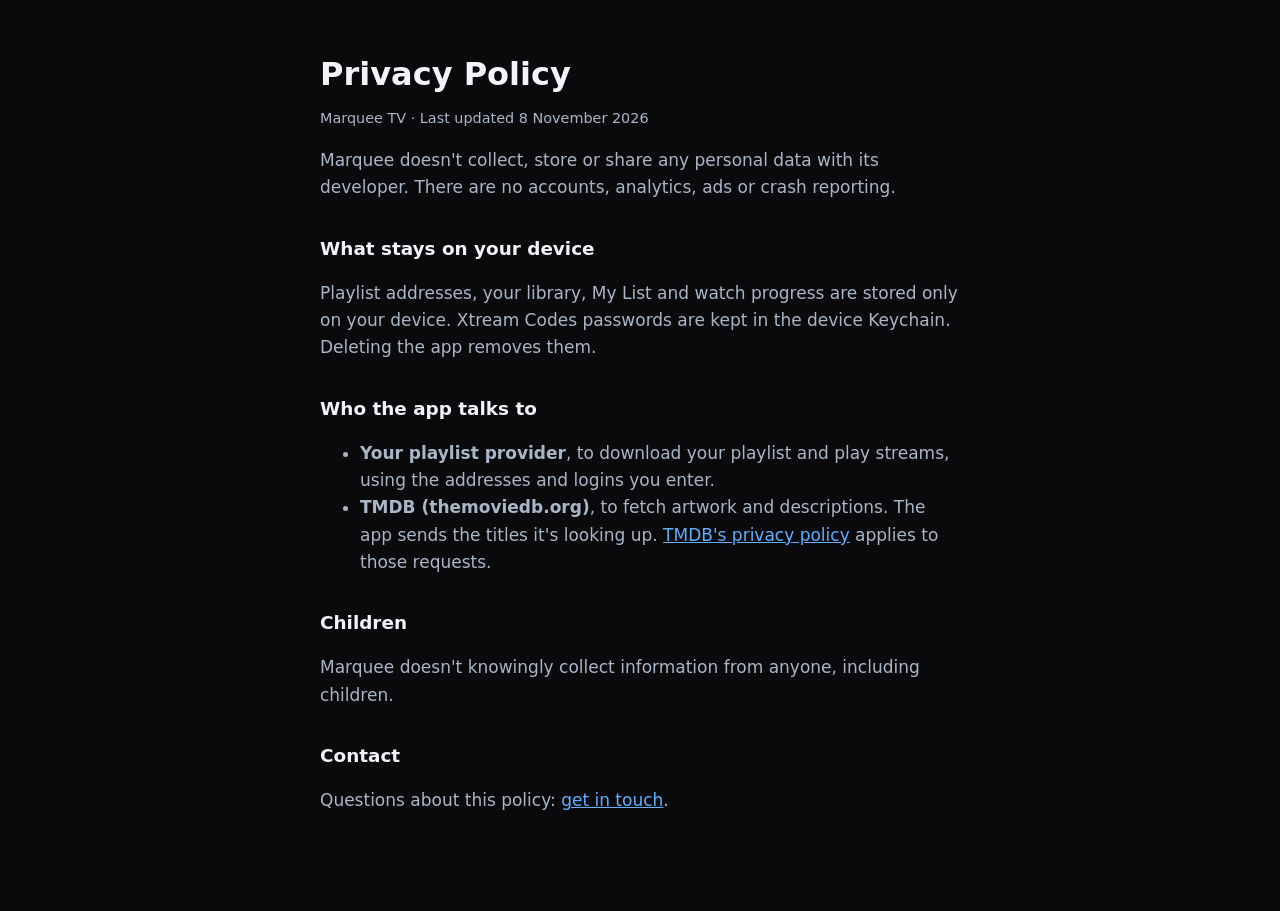
==== privacy.html @ 20fdc761 "Support and privacy pages for Marquee TV Co-Authored-By: Claude Opus 5.5 <noreply@anthropic.com>" ====
<!doctype html>
<html lang="en-GB">
<head>
<meta charset="utf-8">
<meta name="viewport" content="width=device-width, initial-scale=1">
<title>Marquee Privacy Policy</title>
<link rel="stylesheet" href="style.css">
</head>
<body>
<main>
<h1>Privacy Policy</h1>
<p class="updated">Marquee TV · Last updated 8 November 2026</p>

<p>Marquee doesn't collect, store or share any personal data with its developer. There are no accounts, analytics, ads or crash reporting.</p>

<h2>What stays on your device</h2>
<p>Playlist addresses, your library, My List and watch progress are stored only on your device. Xtream Codes passwords are kept in the device Keychain. Deleting the app removes them.</p>

<h2>Who the app talks to</h2>
<ul>
<li><strong>Your playlist provider</strong>, to download your playlist and play streams, using the addresses and logins you enter.</li>
<li><strong>TMDB (themoviedb.org)</strong>, to fetch artwork and descriptions. The app sends the titles it's looking up. <a href="https://www.themoviedb.org/privacy-policy">TMDB's privacy policy</a> applies to those requests.</li>
</ul>

<h2>Children</h2>
<p>Marquee doesn't knowingly collect information from anyone, including children.</p>

<h2>Contact</h2>
<p>Questions about this policy: <a href="support.html">get in touch</a>.</p>
</main>
</body>
</html>
---- style.css ----
:root { color-scheme: dark; --bg: #0a0a0d; --text: #f2f4f7; --muted: #a9b6c6; --accent: #5fb0ff; }
* { box-sizing: border-box; }
body { margin: 0; background: var(--bg); color: var(--text); font: 17px/1.6 -apple-system, BlinkMacSystemFont, "SF Pro Text", system-ui, sans-serif; }
main { max-width: 680px; margin: 0 auto; padding: 56px 20px 80px; }
h1 { font: 800 2rem/1.15 ui-rounded, -apple-system, system-ui, sans-serif; margin: 0 0 8px; }
h2 { font-size: 1.15rem; margin: 2rem 0 0.4rem; }
p, li { color: var(--muted); }
a { color: var(--accent); }
.updated { font-size: 0.9rem; }
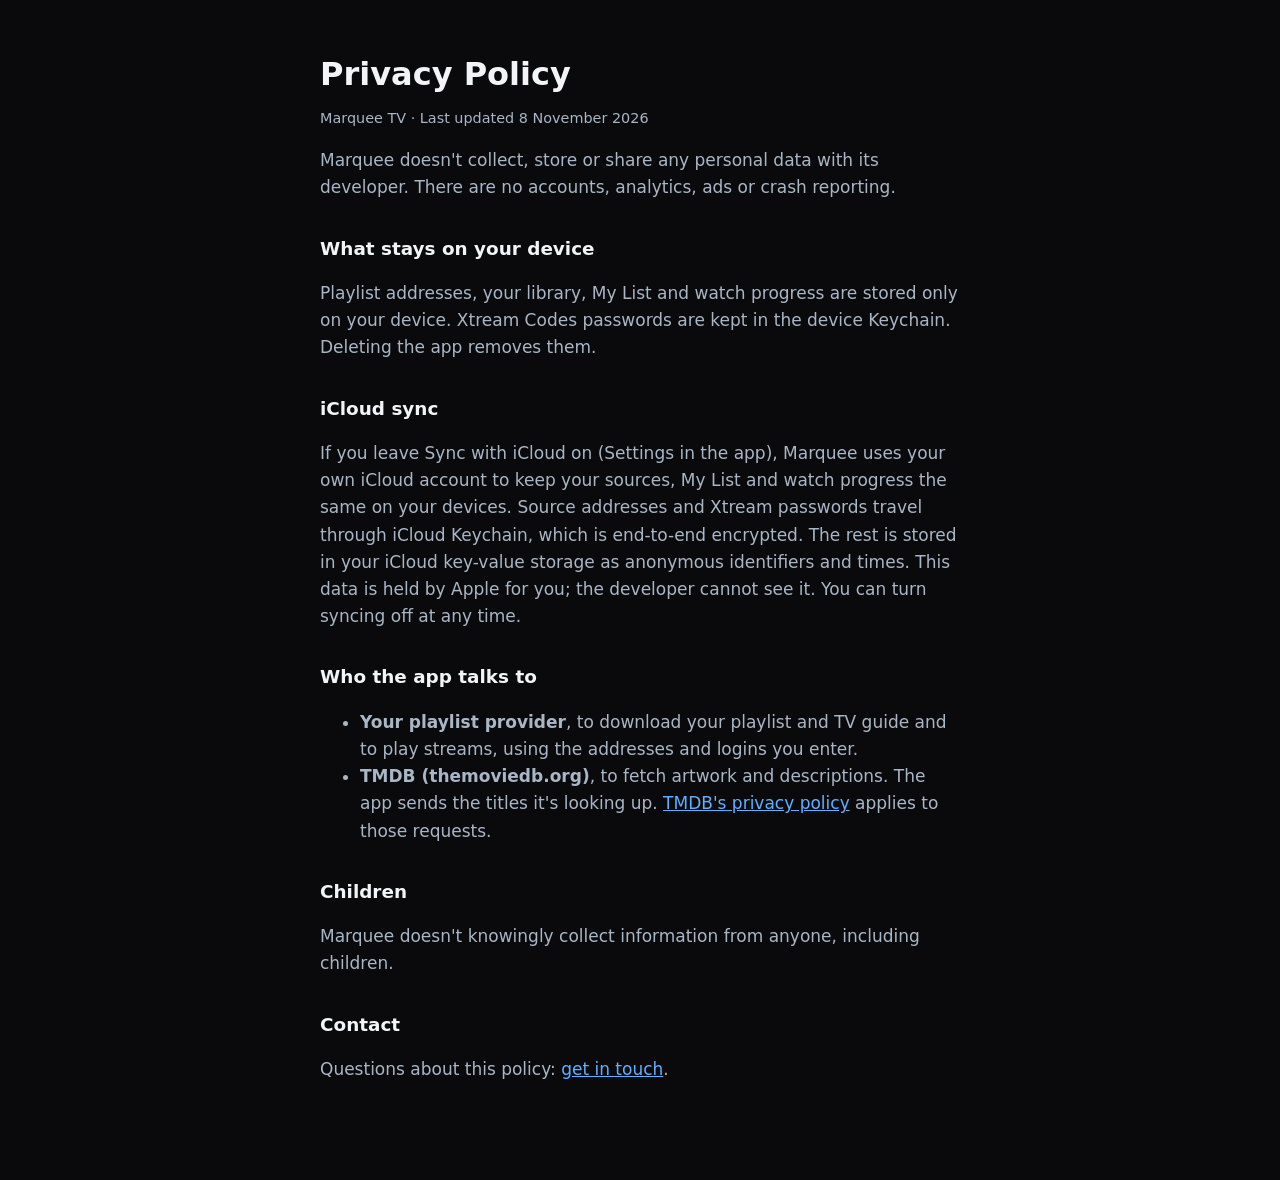
==== commit e0bd2938: "Privacy: describe iCloud sync and TV guide Co-Authored-By: Claude Sonnet 5.5 <noreply@anthropic.com>" ====
--- a/privacy.html
+++ b/privacy.html
@@ -16,9 +16,12 @@
 <h2>What stays on your device</h2>
 <p>Playlist addresses, your library, My List and watch progress are stored only on your device. Xtream Codes passwords are kept in the device Keychain. Deleting the app removes them.</p>
 
+<h2>iCloud sync</h2>
+<p>If you leave Sync with iCloud on (Settings in the app), Marquee uses your own iCloud account to keep your sources, My List and watch progress the same on your devices. Source addresses and Xtream passwords travel through iCloud Keychain, which is end-to-end encrypted. The rest is stored in your iCloud key-value storage as anonymous identifiers and times. This data is held by Apple for you; the developer cannot see it. You can turn syncing off at any time.</p>
+
 <h2>Who the app talks to</h2>
 <ul>
-<li><strong>Your playlist provider</strong>, to download your playlist and play streams, using the addresses and logins you enter.</li>
+<li><strong>Your playlist provider</strong>, to download your playlist and TV guide and to play streams, using the addresses and logins you enter.</li>
 <li><strong>TMDB (themoviedb.org)</strong>, to fetch artwork and descriptions. The app sends the titles it's looking up. <a href="https://www.themoviedb.org/privacy-policy">TMDB's privacy policy</a> applies to those requests.</li>
 </ul>
 
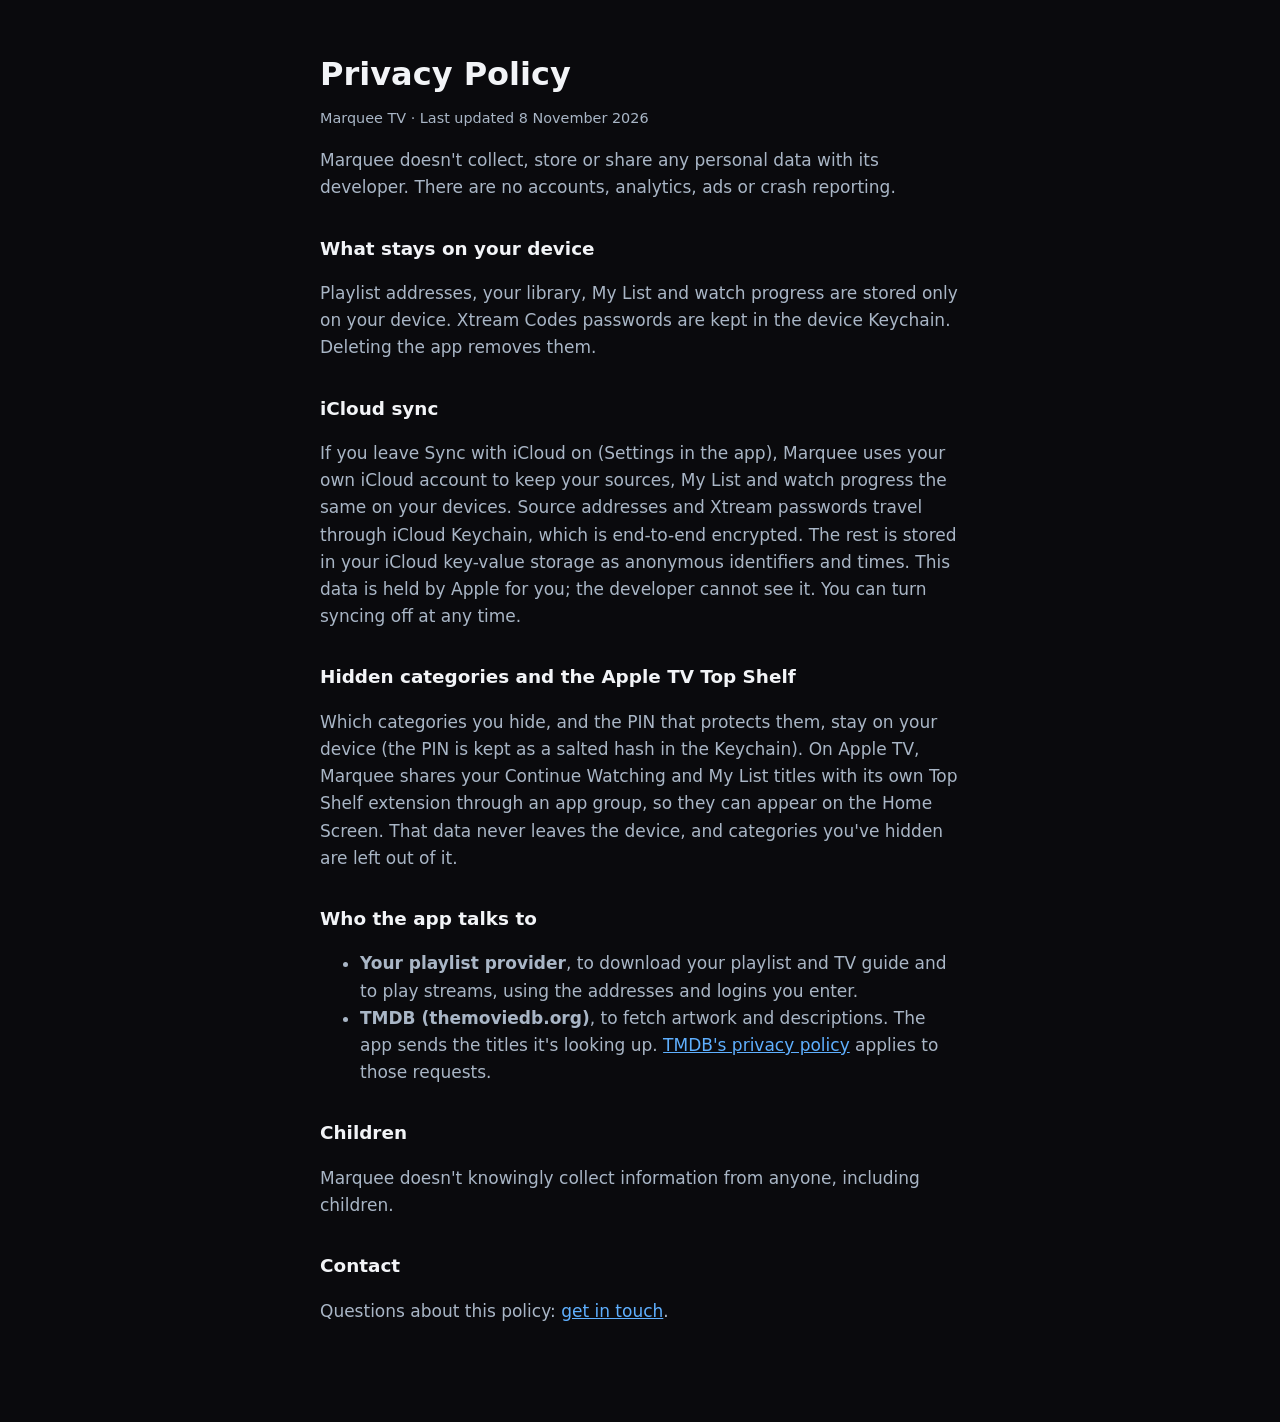
==== commit 9141b88e: "Privacy: hidden categories and the Apple TV Top Shelf Co-Authored-By: Claude Sonnet 5.5 <noreply@ant" ====
--- a/privacy.html
+++ b/privacy.html
@@ -19,6 +19,9 @@
 <h2>iCloud sync</h2>
 <p>If you leave Sync with iCloud on (Settings in the app), Marquee uses your own iCloud account to keep your sources, My List and watch progress the same on your devices. Source addresses and Xtream passwords travel through iCloud Keychain, which is end-to-end encrypted. The rest is stored in your iCloud key-value storage as anonymous identifiers and times. This data is held by Apple for you; the developer cannot see it. You can turn syncing off at any time.</p>
 
+<h2>Hidden categories and the Apple TV Top Shelf</h2>
+<p>Which categories you hide, and the PIN that protects them, stay on your device (the PIN is kept as a salted hash in the Keychain). On Apple TV, Marquee shares your Continue Watching and My List titles with its own Top Shelf extension through an app group, so they can appear on the Home Screen. That data never leaves the device, and categories you've hidden are left out of it.</p>
+
 <h2>Who the app talks to</h2>
 <ul>
 <li><strong>Your playlist provider</strong>, to download your playlist and TV guide and to play streams, using the addresses and logins you enter.</li>
